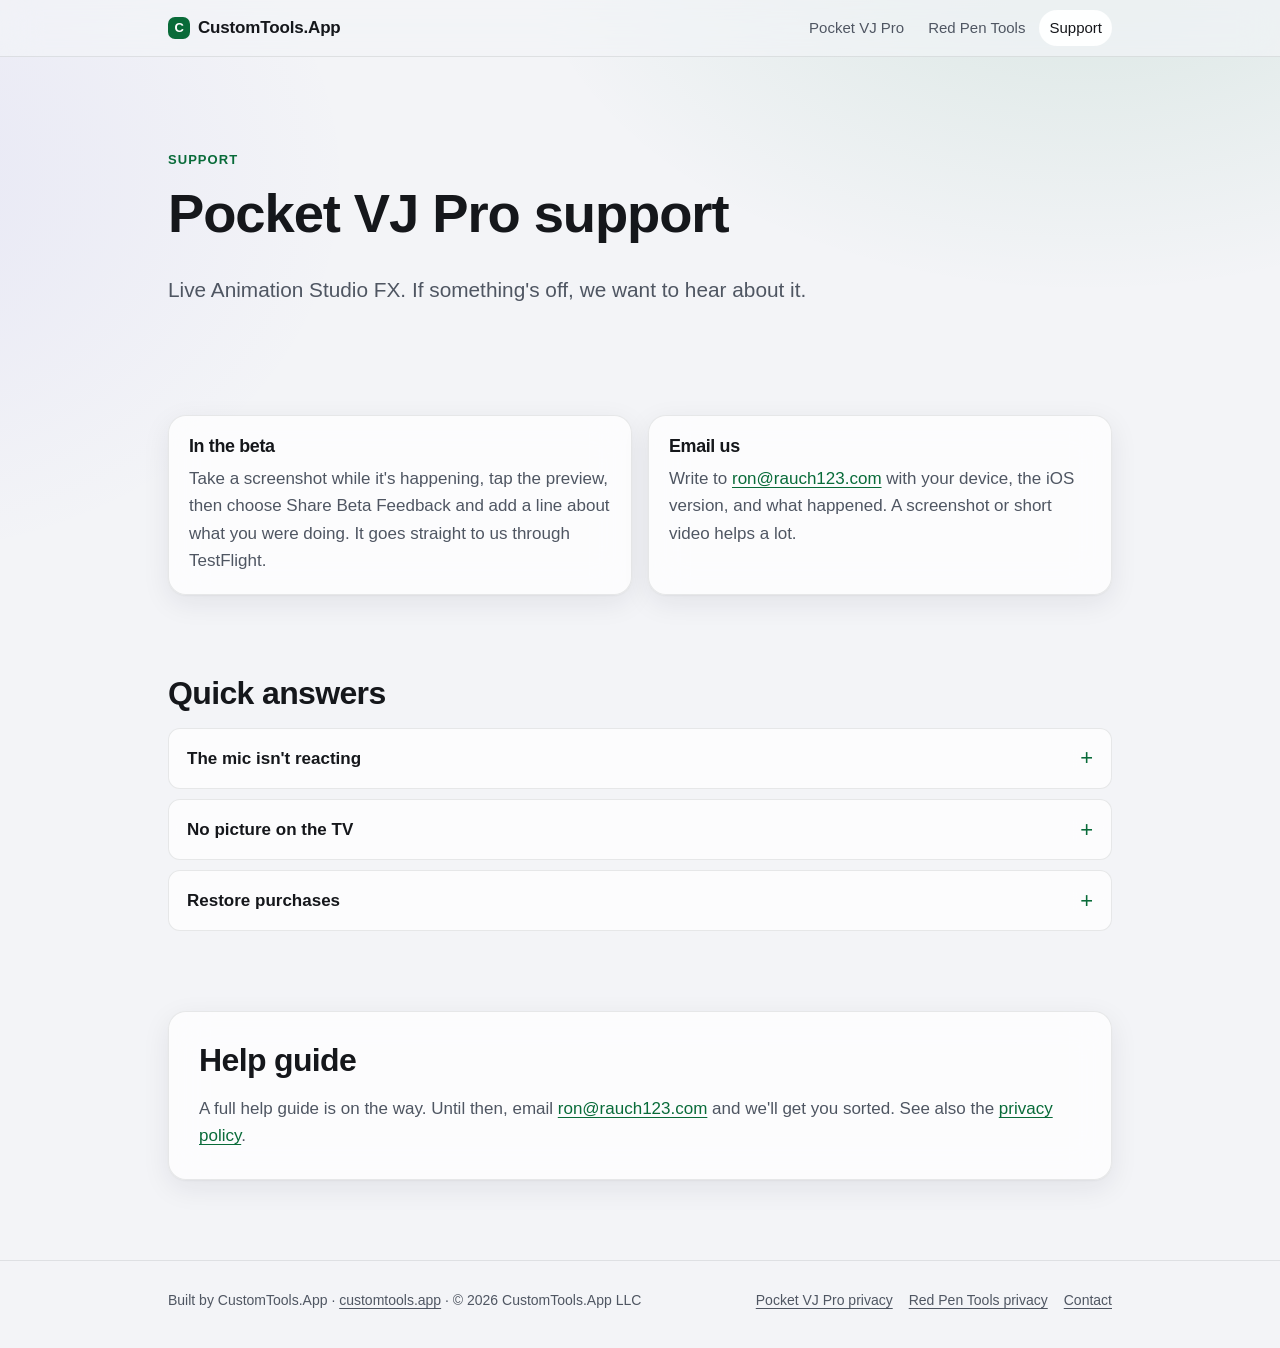
==== live-animation-studio/index.html @ e28c29a7 "Public site for customtools.app Home, Pocket VJ Pro landing, support and privacy pages (with the fre" ====
<!doctype html>
<html lang="en">
<head>
<meta charset="utf-8">
<meta name="viewport" content="width=device-width, initial-scale=1, viewport-fit=cover">
<title>Pocket VJ Pro Support</title>
<meta name="description" content="Help for Pocket VJ Pro (Live Animation Studio FX): beta feedback, the mic, TV connections and restoring purchases.">
<link rel="canonical" href="https://customtools.app/live-animation-studio/">
<meta name="theme-color" content="#f3f4f7" media="(prefers-color-scheme: light)">
<meta name="theme-color" content="#0b0c10" media="(prefers-color-scheme: dark)">
<meta property="og:title" content="Pocket VJ Pro Support">
<meta property="og:description" content="Help for Pocket VJ Pro (Live Animation Studio FX): beta feedback, the mic, TV connections and restoring purchases.">
<meta property="og:url" content="https://customtools.app/live-animation-studio/">
<meta property="og:type" content="website">
<link rel="icon" href="../assets/favicon.svg" type="image/svg+xml">
<link rel="stylesheet" href="../assets/site.css">
</head>
<body>
<header class="site-header">
  <div class="wrap">
    <a class="brand" href="../"><span class="brand-mark" aria-hidden="true">C</span>CustomTools.App</a>
    <nav class="site-nav" aria-label="Main">
      <a href="../pocket-vj/">Pocket VJ Pro</a>
      <a href="../red-pen-tools/">Red Pen Tools</a>
      <a href="../live-animation-studio/" aria-current="page">Support</a>
    </nav>
  </div>
</header>
<main>

<section class="hero">
  <div class="wrap">
    <span class="eyebrow">Support</span>
    <h1>Pocket VJ Pro support</h1>
    <p class="lede">Live Animation Studio FX. If something's off, we want to hear about it.</p>
  </div>
</section>
<section>
  <div class="wrap grid-2">
    <div class="card">
      <h3>In the beta</h3>
      <p class="muted">Take a screenshot while it's happening, tap the preview, then choose Share Beta Feedback and add a line about what you were doing. It goes straight to us through TestFlight.</p>
    </div>
    <div class="card">
      <h3>Email us</h3>
      <p class="muted">Write to <a href="mailto:ron@rauch123.com">ron@rauch123.com</a> with your device, the iOS version, and what happened. A screenshot or short video helps a lot.</p>
    </div>
  </div>
</section>
<section>
  <div class="wrap">
    <h2>Quick answers</h2>
    <div class="faq">
      <details><summary>The mic isn't reacting</summary><div><p>Make sure MIC is on and that Pocket VJ Pro is allowed to use the microphone in Settings › Privacy &amp; Security › Microphone. Then raise Sensitivity. In a very loud room, lower it so the picture doesn't stay maxed out.</p></div></details>
      <details><summary>No picture on the TV</summary><div><p>With a cable: check that the adapter and HDMI cable are pushed all the way in and the TV is on the right input. If it still shows nothing, try another cable or adapter.</p><p>With AirPlay: keep your device and the TV on the same Wi-Fi, then pick the TV from Screen Mirroring in Control Center.</p></div></details>
      <details><summary>Restore purchases</summary><div><p>If you bought a plan and it isn't showing, open the plans screen in the app and tap Restore Purchases. Use the same Apple Account you bought it with.</p></div></details>
    </div>
  </div>
</section>
<section>
  <div class="wrap">
    <div class="panel">
      <h2>Help guide</h2>
      <p class="muted" style="margin:0">A full help guide is on the way. Until then, email <a href="mailto:ron@rauch123.com">ron@rauch123.com</a> and we'll get you sorted. See also the <a href="privacy/">privacy policy</a>.</p>
    </div>
  </div>
</section>

</main>
<footer class="site-footer">
  <div class="wrap">
    <p style="margin:0">Built by CustomTools.App · <a href="https://customtools.app/">customtools.app</a> · © 2026 CustomTools.App LLC</p>
    <nav class="footer-links" aria-label="Footer">
      <a href="../pocket-vj/privacy/">Pocket VJ Pro privacy</a>
      <a href="../red-pen-tools/privacy/">Red Pen Tools privacy</a>
      <a href="mailto:ron@rauch123.com">Contact</a>
    </nav>
  </div>
</footer>
</body>
</html>
---- assets/site.css ----
/* CustomTools.App site styles. One accent, glass surfaces, light and dark aware. */

:root {
  --bg: #f3f4f7;
  --bg-glow-1: rgba(14, 122, 67, 0.12);
  --bg-glow-2: rgba(90, 80, 220, 0.08);
  --surface: rgba(255, 255, 255, 0.72);
  --surface-strong: rgba(255, 255, 255, 0.9);
  --border: rgba(20, 22, 26, 0.09);
  --text: #15171b;
  --muted: #4f5662;
  --accent: #096b39;
  --accent-ink: #ffffff;
  --accent-soft: rgba(9, 107, 57, 0.1);
  --shadow: 0 1px 2px rgba(0, 0, 0, 0.04), 0 8px 28px rgba(20, 30, 50, 0.08);
  --radius: 18px;
  --radius-sm: 12px;
  color-scheme: light dark;
}

@media (prefers-color-scheme: dark) {
  :root {
    --bg: #0b0c10;
    --bg-glow-1: rgba(61, 220, 132, 0.1);
    --bg-glow-2: rgba(110, 90, 255, 0.1);
    --surface: rgba(255, 255, 255, 0.055);
    --surface-strong: rgba(255, 255, 255, 0.09);
    --border: rgba(255, 255, 255, 0.1);
    --text: #eef0f4;
    --muted: #a6adb9;
    --accent: #3ddc84;
    --accent-ink: #052012;
    --accent-soft: rgba(61, 220, 132, 0.12);
    --shadow: 0 1px 2px rgba(0, 0, 0, 0.3), 0 12px 36px rgba(0, 0, 0, 0.35);
  }
}

*, *::before, *::after { box-sizing: border-box; }

html { -webkit-text-size-adjust: 100%; }

body {
  margin: 0;
  min-height: 100vh;
  background:
    radial-gradient(60rem 40rem at 85% -10%, var(--bg-glow-1), transparent 60%),
    radial-gradient(50rem 40rem at -10% 20%, var(--bg-glow-2), transparent 60%),
    var(--bg);
  background-attachment: fixed;
  color: var(--text);
  font: 17px/1.6 -apple-system, BlinkMacSystemFont, "SF Pro Text", "Segoe UI", Roboto, "Helvetica Neue", Arial, sans-serif;
  -webkit-font-smoothing: antialiased;
  overflow-x: hidden;
  display: flex;
  flex-direction: column;
}

main { flex: 1; }

img { max-width: 100%; height: auto; display: block; }

a { color: var(--accent); text-underline-offset: 3px; }
a:hover { text-decoration-thickness: 2px; }

a:focus-visible, summary:focus-visible, .btn:focus-visible {
  outline: 3px solid var(--accent);
  outline-offset: 3px;
  border-radius: 8px;
}

.wrap {
  width: 100%;
  max-width: 1000px;
  margin: 0 auto;
  padding: 0 16px;
}

@media (min-width: 720px) { .wrap { padding: 0 28px; } }

/* Header */
.site-header {
  position: sticky;
  top: 0;
  z-index: 10;
  background: color-mix(in srgb, var(--bg) 70%, transparent);
  -webkit-backdrop-filter: blur(18px) saturate(150%);
  backdrop-filter: blur(18px) saturate(150%);
  border-bottom: 1px solid var(--border);
}

.site-header .wrap {
  display: flex;
  align-items: center;
  justify-content: space-between;
  gap: 12px;
  min-height: 56px;
  flex-wrap: wrap;
}

.brand {
  font-weight: 700;
  letter-spacing: -0.01em;
  color: var(--text);
  text-decoration: none;
  display: inline-flex;
  align-items: center;
  gap: 8px;
}

.brand-mark {
  width: 22px;
  height: 22px;
  border-radius: 7px;
  background: var(--accent);
  display: inline-grid;
  place-items: center;
  color: var(--accent-ink);
  font-size: 13px;
  font-weight: 800;
}

.site-nav { display: flex; gap: 4px; flex-wrap: wrap; }

.site-nav a {
  color: var(--muted);
  text-decoration: none;
  font-size: 15px;
  padding: 6px 10px;
  border-radius: 999px;
}

.site-nav a:hover, .site-nav a[aria-current="page"] {
  color: var(--text);
  background: var(--surface-strong);
}

/* Type */
h1, h2, h3 { line-height: 1.15; letter-spacing: -0.02em; margin: 0 0 0.5em; }
h1 { font-size: clamp(2.1rem, 6vw, 3.4rem); font-weight: 800; }
h2 { font-size: clamp(1.5rem, 3.6vw, 2rem); font-weight: 750; margin-top: 0; }
h3 { font-size: 1.12rem; font-weight: 700; }
p { margin: 0 0 1em; }

.eyebrow {
  display: inline-block;
  font-size: 13px;
  font-weight: 650;
  letter-spacing: 0.08em;
  text-transform: uppercase;
  color: var(--accent);
  margin-bottom: 12px;
}

.lede { font-size: clamp(1.1rem, 2.4vw, 1.3rem); color: var(--muted); max-width: 40em; }
.muted { color: var(--muted); }
.small { font-size: 15px; }

/* Sections */
.hero { padding: 56px 0 32px; }
@media (min-width: 720px) { .hero { padding: 88px 0 48px; } }

section { padding: 28px 0; }
@media (min-width: 720px) { section { padding: 40px 0; } }

/* Glass surfaces */
.card, .panel {
  background: var(--surface);
  border: 1px solid var(--border);
  border-radius: var(--radius);
  box-shadow: var(--shadow);
  -webkit-backdrop-filter: blur(20px) saturate(140%);
  backdrop-filter: blur(20px) saturate(140%);
}

.panel { padding: 22px; }
@media (min-width: 720px) { .panel { padding: 30px; } }

.grid {
  display: grid;
  gap: 16px;
  grid-template-columns: repeat(auto-fit, minmax(min(100%, 240px), 1fr));
}

.grid-2 {
  display: grid;
  gap: 16px;
  grid-template-columns: repeat(auto-fit, minmax(min(100%, 320px), 1fr));
}

.card { padding: 20px; }
.card p:last-child { margin-bottom: 0; }

.card-link {
  display: flex;
  flex-direction: column;
  color: inherit;
  text-decoration: none;
  overflow: hidden;
  padding: 0;
  transition: transform 0.2s ease, border-color 0.2s ease;
}

.card-link:hover { transform: translateY(-2px); border-color: color-mix(in srgb, var(--accent) 45%, var(--border)); }

.card-link .card-media {
  aspect-ratio: 16 / 9;
  overflow: hidden;
  background: #000;
}

.card-link .card-media img { width: 100%; height: 100%; object-fit: cover; }

.card-link .card-body { padding: 20px; }
.card-link .more { color: var(--accent); font-weight: 650; font-size: 15px; }

.card-media.rpt {
  display: grid;
  place-items: center;
  background:
    linear-gradient(135deg, #1b2440, #0f1424);
  color: #f2f4f8;
}

.rpt-glyph {
  font: 700 15px/1.4 ui-monospace, "SF Mono", Menlo, monospace;
  text-align: left;
  padding: 16px;
  opacity: 0.92;
}

.rpt-glyph .hl { color: #ff5c5c; }

/* Buttons */
.actions { display: flex; flex-wrap: wrap; gap: 10px; margin-top: 22px; align-items: center; }

.btn {
  display: inline-flex;
  align-items: center;
  justify-content: center;
  gap: 8px;
  min-height: 46px;
  padding: 0 20px;
  border-radius: 999px;
  font-weight: 650;
  font-size: 16px;
  text-decoration: none;
  border: 1px solid transparent;
}

.btn-primary { background: var(--accent); color: var(--accent-ink); }
.btn-primary:hover { filter: brightness(1.06); }

.btn-ghost {
  background: var(--surface-strong);
  border-color: var(--border);
  color: var(--text);
}

.badge-soon {
  display: inline-flex;
  align-items: center;
  min-height: 46px;
  padding: 0 18px;
  border-radius: 999px;
  border: 1px dashed var(--border);
  color: var(--muted);
  font-size: 15px;
}

.pill {
  display: inline-block;
  font-size: 13px;
  font-weight: 650;
  padding: 3px 10px;
  border-radius: 999px;
  background: var(--accent-soft);
  color: var(--accent);
  margin-bottom: 10px;
}

/* Device frames */
.phones {
  display: grid;
  grid-template-columns: repeat(3, 1fr);
  gap: clamp(10px, 3vw, 28px);
  max-width: 760px;
  margin: 8px auto 0;
}

.phone {
  border-radius: clamp(18px, 4vw, 38px);
  padding: clamp(4px, 0.8vw, 8px);
  background: linear-gradient(160deg, #3a3d45, #121317);
  box-shadow: var(--shadow);
}

.phone:nth-child(2) { transform: translateY(-14px); }

.phone img {
  border-radius: clamp(14px, 3.4vw, 31px);
  width: 100%;
  aspect-ratio: 1320 / 2868;
  object-fit: cover;
  background: #000;
}

.tablet {
  border-radius: 28px;
  padding: 10px;
  background: linear-gradient(160deg, #3a3d45, #121317);
  box-shadow: var(--shadow);
  max-width: 520px;
  margin: 0 auto;
}

.tablet img { border-radius: 20px; width: 100%; aspect-ratio: 840 / 1120; object-fit: cover; }

.split {
  display: grid;
  gap: 28px;
  align-items: center;
  grid-template-columns: 1fr;
}

@media (min-width: 820px) { .split { grid-template-columns: 1.1fr 1fr; } }

/* Lists */
.check-list { list-style: none; padding: 0; margin: 0; display: grid; gap: 12px; }
.check-list li { padding-left: 30px; position: relative; }
.check-list li::before {
  content: "";
  position: absolute;
  left: 4px;
  top: 0.55em;
  width: 12px;
  height: 7px;
  border-left: 2.5px solid var(--accent);
  border-bottom: 2.5px solid var(--accent);
  transform: rotate(-45deg);
}

.steps { counter-reset: step; list-style: none; padding: 0; margin: 0; display: grid; gap: 14px; }
.steps li { counter-increment: step; padding-left: 44px; position: relative; }
.steps li::before {
  content: counter(step);
  position: absolute;
  left: 0;
  top: 0;
  width: 30px;
  height: 30px;
  border-radius: 10px;
  background: var(--accent-soft);
  color: var(--accent);
  font-weight: 750;
  display: grid;
  place-items: center;
  font-size: 15px;
}

/* FAQ */
.faq { display: grid; gap: 10px; }

.faq details {
  background: var(--surface);
  border: 1px solid var(--border);
  border-radius: var(--radius-sm);
  padding: 0 18px;
  -webkit-backdrop-filter: blur(16px);
  backdrop-filter: blur(16px);
}

.faq summary {
  cursor: pointer;
  list-style: none;
  font-weight: 650;
  padding: 16px 28px 16px 0;
  position: relative;
}

.faq summary::-webkit-details-marker { display: none; }

.faq summary::after {
  content: "+";
  position: absolute;
  right: 0;
  top: 50%;
  transform: translateY(-50%);
  color: var(--accent);
  font-size: 22px;
  font-weight: 500;
}

.faq details[open] summary::after { content: "\2212"; }
.faq details > div { padding: 0 0 16px; color: var(--muted); }
.faq details > div p:last-child { margin-bottom: 0; }

.notice {
  border-left: 3px solid var(--accent);
  padding: 14px 18px;
  background: var(--accent-soft);
  border-radius: 0 var(--radius-sm) var(--radius-sm) 0;
}

/* Long-form text (privacy, support) */
.prose { max-width: 44em; }
.prose h2 { font-size: 1.35rem; margin-top: 1.8em; }
.prose h2:first-child { margin-top: 0; }
.prose ul { padding-left: 1.2em; }
.prose li { margin-bottom: 0.4em; }
.prose strong { color: var(--text); }

.meta { color: var(--muted); font-size: 15px; }

/* Footer */
.site-footer {
  border-top: 1px solid var(--border);
  margin-top: 40px;
  padding: 28px 0 36px;
  color: var(--muted);
  font-size: 14px;
}

.site-footer .wrap { display: flex; flex-wrap: wrap; gap: 10px 24px; justify-content: space-between; }
.site-footer a { color: var(--muted); }
.footer-links { display: flex; flex-wrap: wrap; gap: 6px 16px; }

@media (prefers-reduced-motion: reduce) {
  .card-link { transition: none; }
  .card-link:hover { transform: none; }
}

/* App title block (product pages) */
.app-title { display: flex; align-items: center; gap: 14px; margin-bottom: 22px; }
.app-title .app-icon {
  width: 56px;
  height: 56px;
  border-radius: 14px;
  object-fit: cover;
  object-position: center 45%;
  border: 1px solid var(--border);
  box-shadow: var(--shadow);
}
.app-title strong { display: block; font-size: 1.2rem; letter-spacing: -0.01em; }
.app-title span { display: block; color: var(--muted); font-size: 15px; }
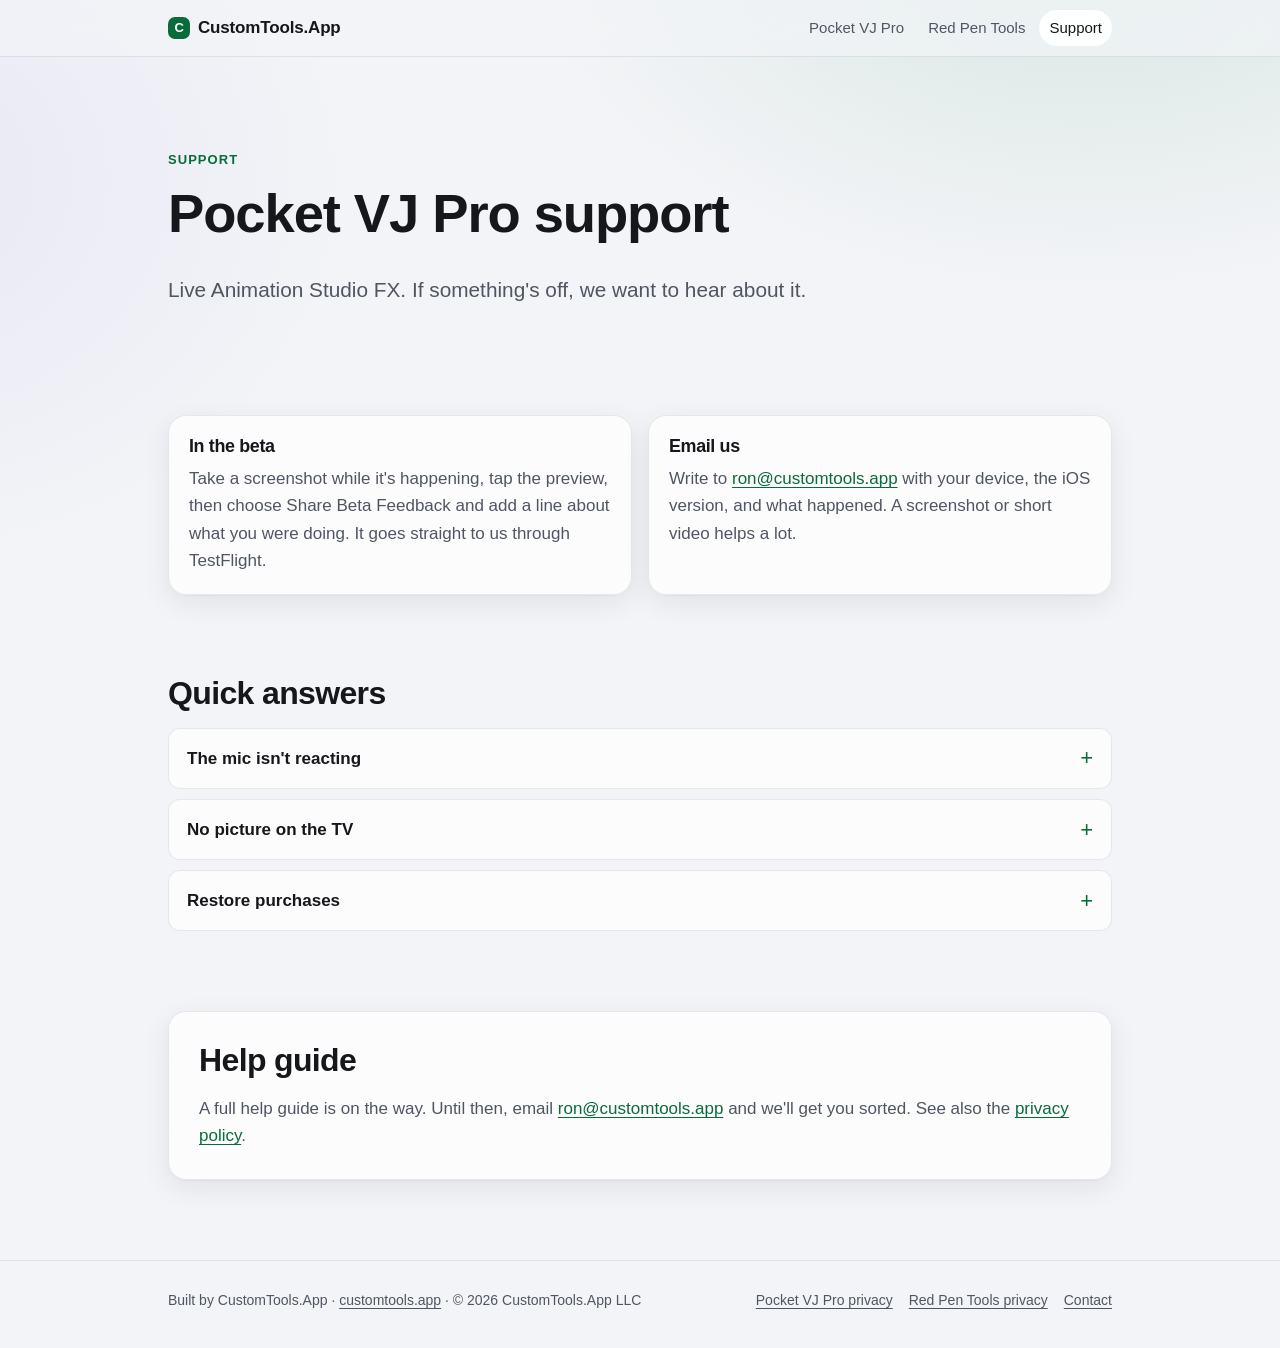
==== commit 1729bd50: "Contact email: ron@customtools.app Co-Authored-By: Claude Opus 5.5 <noreply@anthropic.com>" ====
--- a/live-animation-studio/index.html
+++ b/live-animation-studio/index.html
@@ -43,7 +43,7 @@
     </div>
     <div class="card">
       <h3>Email us</h3>
-      <p class="muted">Write to <a href="mailto:ron@rauch123.com">ron@rauch123.com</a> with your device, the iOS version, and what happened. A screenshot or short video helps a lot.</p>
+      <p class="muted">Write to <a href="mailto:ron@customtools.app">ron@customtools.app</a> with your device, the iOS version, and what happened. A screenshot or short video helps a lot.</p>
     </div>
   </div>
 </section>
@@ -61,7 +61,7 @@
   <div class="wrap">
     <div class="panel">
       <h2>Help guide</h2>
-      <p class="muted" style="margin:0">A full help guide is on the way. Until then, email <a href="mailto:ron@rauch123.com">ron@rauch123.com</a> and we'll get you sorted. See also the <a href="privacy/">privacy policy</a>.</p>
+      <p class="muted" style="margin:0">A full help guide is on the way. Until then, email <a href="mailto:ron@customtools.app">ron@customtools.app</a> and we'll get you sorted. See also the <a href="privacy/">privacy policy</a>.</p>
     </div>
   </div>
 </section>
@@ -73,7 +73,7 @@
     <nav class="footer-links" aria-label="Footer">
       <a href="../pocket-vj/privacy/">Pocket VJ Pro privacy</a>
       <a href="../red-pen-tools/privacy/">Red Pen Tools privacy</a>
-      <a href="mailto:ron@rauch123.com">Contact</a>
+      <a href="mailto:ron@customtools.app">Contact</a>
     </nav>
   </div>
 </footer>
--- a/assets/site.css
+++ b/assets/site.css
@@ -442,3 +442,6 @@
 }
 .app-title strong { display: block; font-size: 1.2rem; letter-spacing: -0.01em; }
 .app-title span { display: block; color: var(--muted); font-size: 15px; }
+
+.store-list{list-style:none;padding:0;margin:0;display:grid;gap:.6rem}
+.store-list li{line-height:1.5}
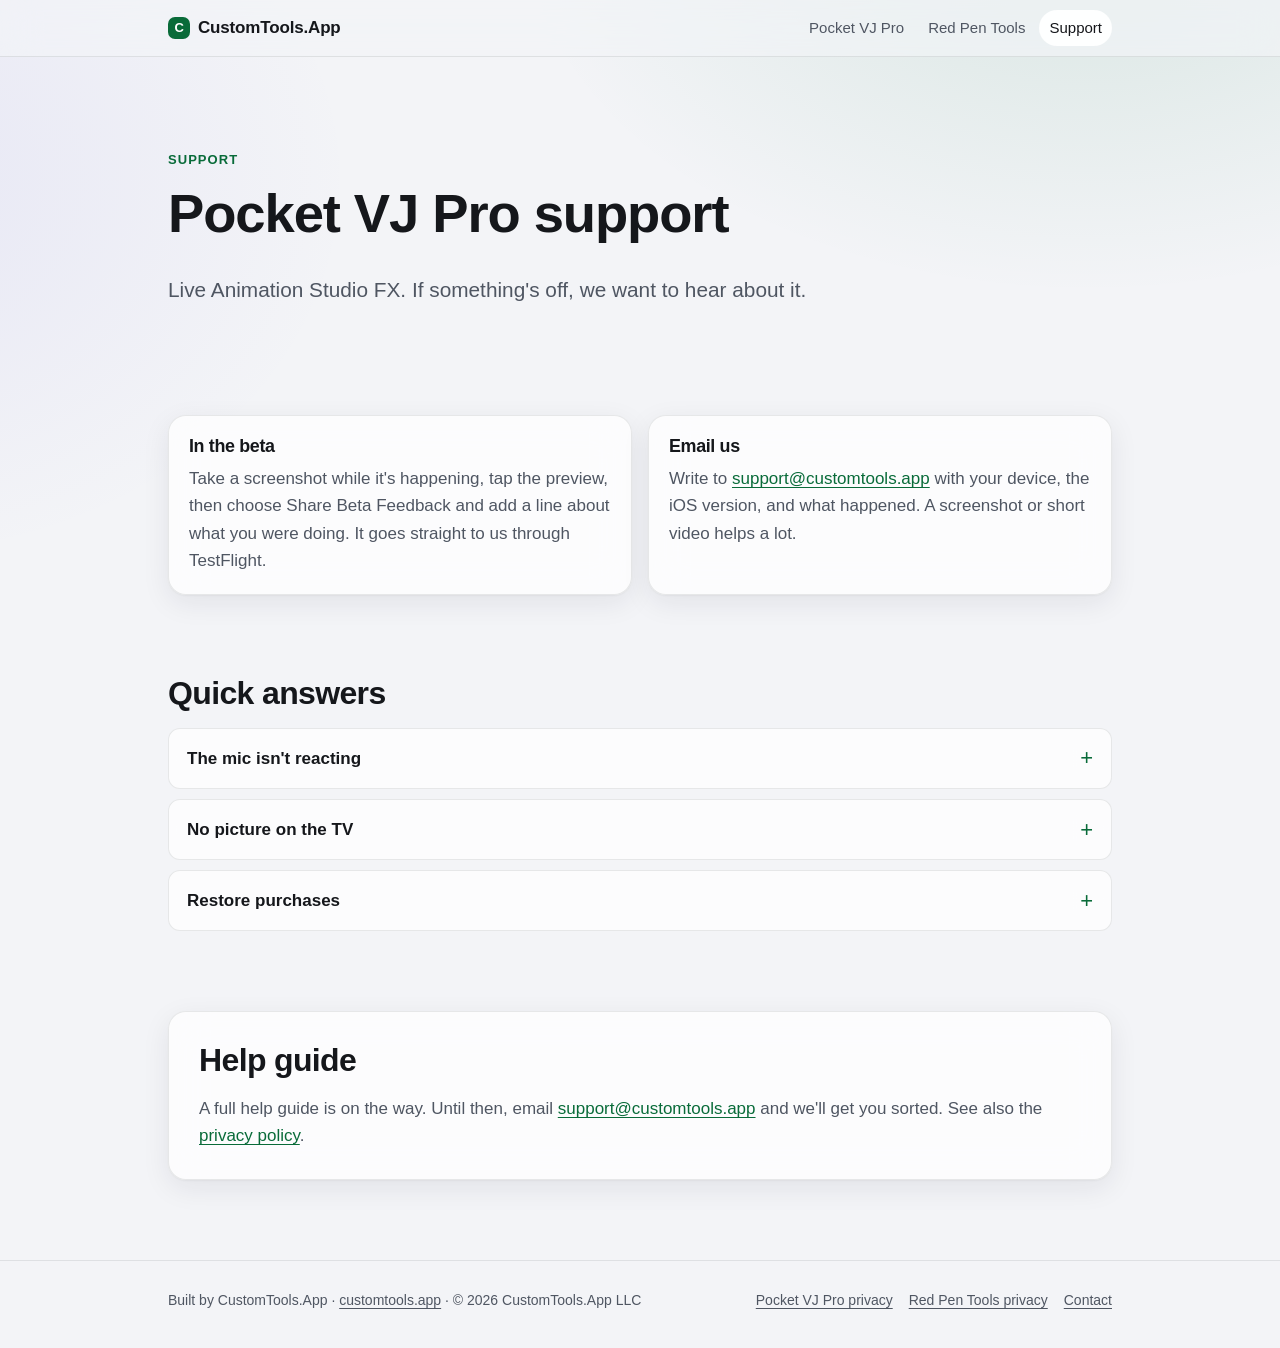
==== commit f4c461f8: "Get the apps: Red Pen Tools out now on the Mac App Store (badge); contact support@customtools.app Co" ====
--- a/live-animation-studio/index.html
+++ b/live-animation-studio/index.html
@@ -43,7 +43,7 @@
     </div>
     <div class="card">
       <h3>Email us</h3>
-      <p class="muted">Write to <a href="mailto:ron@customtools.app">ron@customtools.app</a> with your device, the iOS version, and what happened. A screenshot or short video helps a lot.</p>
+      <p class="muted">Write to <a href="mailto:support@customtools.app">support@customtools.app</a> with your device, the iOS version, and what happened. A screenshot or short video helps a lot.</p>
     </div>
   </div>
 </section>
@@ -61,7 +61,7 @@
   <div class="wrap">
     <div class="panel">
       <h2>Help guide</h2>
-      <p class="muted" style="margin:0">A full help guide is on the way. Until then, email <a href="mailto:ron@customtools.app">ron@customtools.app</a> and we'll get you sorted. See also the <a href="privacy/">privacy policy</a>.</p>
+      <p class="muted" style="margin:0">A full help guide is on the way. Until then, email <a href="mailto:support@customtools.app">support@customtools.app</a> and we'll get you sorted. See also the <a href="privacy/">privacy policy</a>.</p>
     </div>
   </div>
 </section>
@@ -73,7 +73,7 @@
     <nav class="footer-links" aria-label="Footer">
       <a href="../pocket-vj/privacy/">Pocket VJ Pro privacy</a>
       <a href="../red-pen-tools/privacy/">Red Pen Tools privacy</a>
-      <a href="mailto:ron@customtools.app">Contact</a>
+      <a href="mailto:support@customtools.app">Contact</a>
     </nav>
   </div>
 </footer>
--- a/assets/site.css
+++ b/assets/site.css
@@ -445,3 +445,11 @@
 
 .store-list{list-style:none;padding:0;margin:0;display:grid;gap:.6rem}
 .store-list li{line-height:1.5}
+
+/* Official Apple "Download on the Mac App Store" badge: black on light, white on dark (via <picture>) */
+.store-badge{display:inline-block;line-height:0;border-radius:8px}
+.store-badge img{height:40px;width:auto;display:block}
+.store-badge-row{display:flex;flex-wrap:wrap;align-items:center;gap:12px;margin-top:12px}
+.card .store-badge{margin-top:12px}
+.store-list .store-badge{vertical-align:middle;margin-left:6px}
+.store-list .store-badge img{height:32px}
